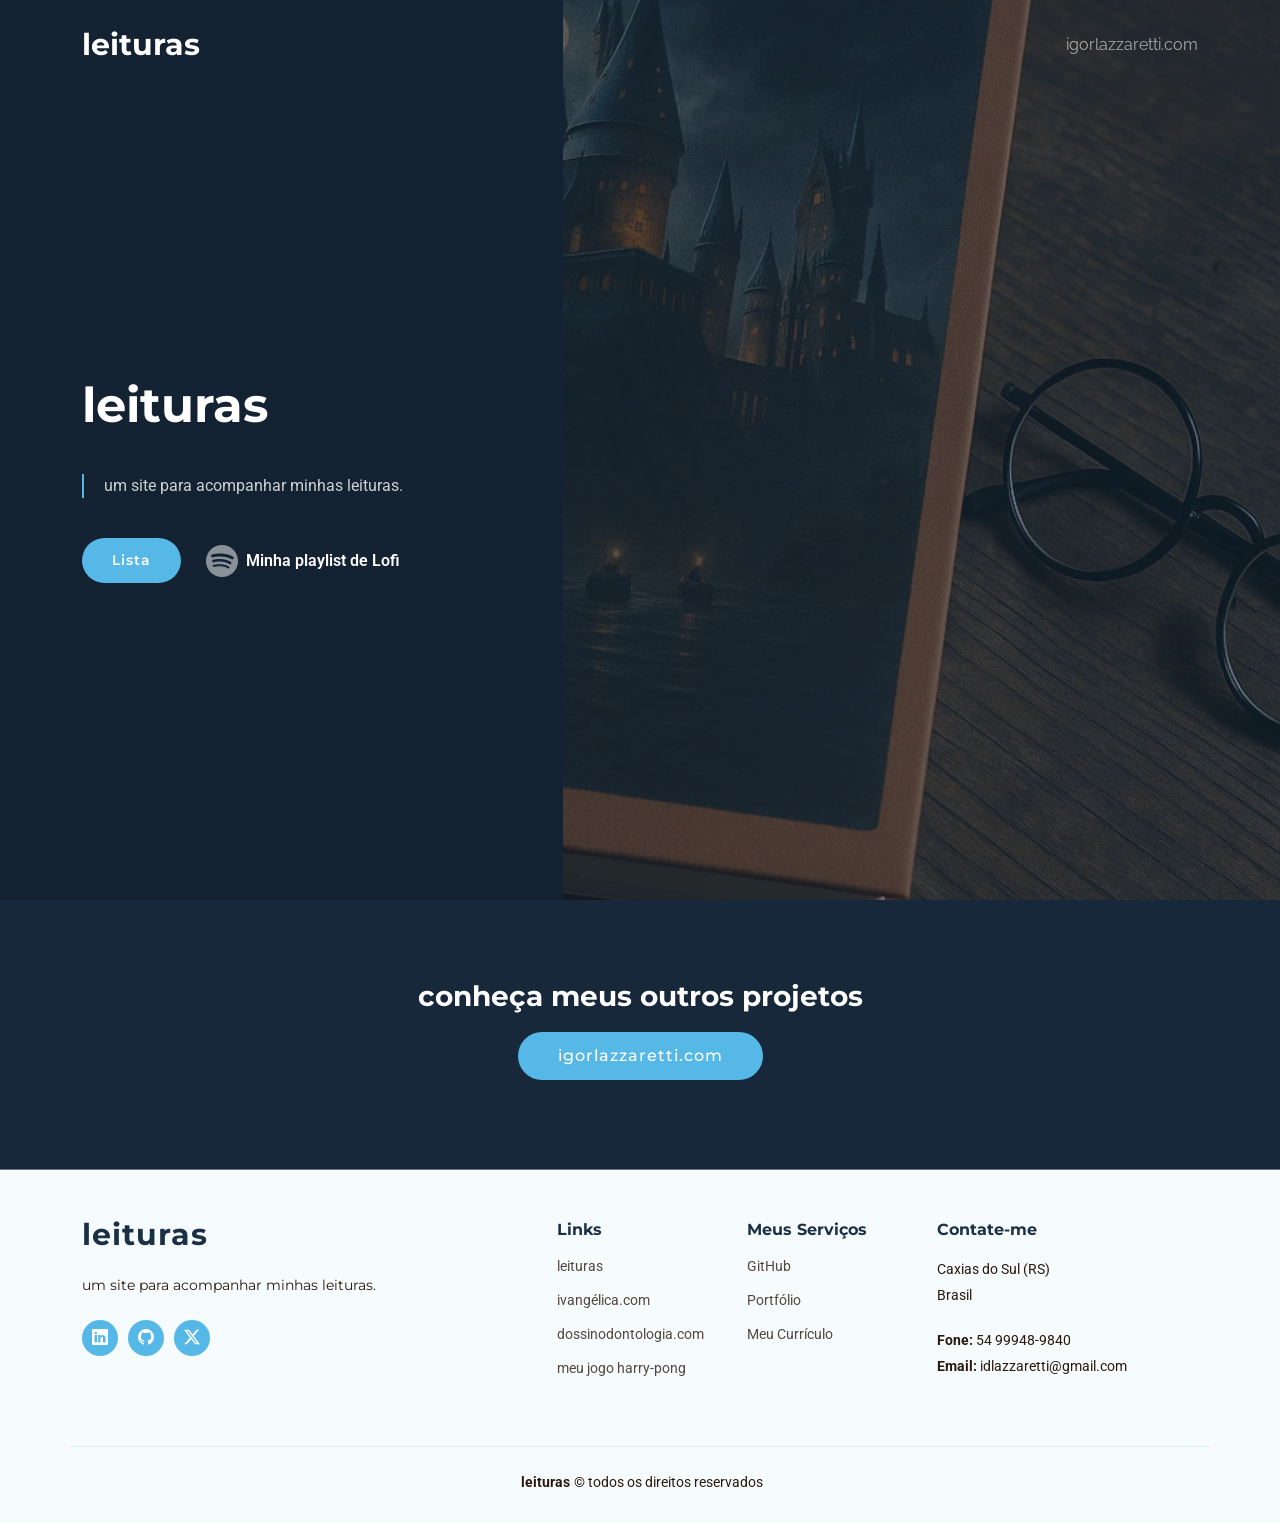
==== index.html @ abfa7a4b ":books: leituras Commit: Incial sem API" ====
<!DOCTYPE html>
<html lang="pt-br">

<head>
  <meta charset="utf-8">
  <meta content="width=device-width, initial-scale=1.0" name="viewport">
  <title>leituras</title>
  <meta name="description" content="">
  <meta name="keywords" content="">

  <!-- Favicons -->
  <link href="assets/favicon/favicon.ico" rel="icon">
  <link href="assets/favicon/apple-touch-icon.png" rel="apple-touch-icon">
  <!-- Fonts -->
  <link href="https://fonts.googleapis.com" rel="preconnect">
  <link href="https://fonts.gstatic.com" rel="preconnect" crossorigin>
  <link href="https://fonts.googleapis.com/css2?family=Roboto:ital,wght@0,100;0,300;0,400;0,500;0,700;0,900;1,100;1,300;1,400;1,500;1,700;1,900&family=Montserrat:ital,wght@0,100;0,200;0,300;0,400;0,500;0,600;0,700;0,800;0,900;1,100;1,200;1,300;1,400;1,500;1,600;1,700;1,800;1,900&family=Raleway:ital,wght@0,100;0,200;0,300;0,400;0,500;0,600;0,700;0,800;0,900;1,100;1,200;1,300;1,400;1,500;1,600;1,700;1,800;1,900&display=swap" rel="stylesheet">

  <!-- Vendor CSS Files -->
  <link href="assets/vendor/bootstrap/css/bootstrap.min.css" rel="stylesheet">
  <link href="assets/vendor/bootstrap-icons/bootstrap-icons.css" rel="stylesheet">
  <link href="assets/vendor/aos/aos.css" rel="stylesheet">
  <link href="assets/vendor/glightbox/css/glightbox.min.css" rel="stylesheet">
  <link href="assets/vendor/swiper/swiper-bundle.min.css" rel="stylesheet">

  <!-- Main CSS File -->
  <link href="assets/css/main.css" rel="stylesheet">

</head>

<body class="index-page">

  <header id="header" class="header d-flex align-items-center fixed-top">
    <div class="container-fluid container-xl position-relative d-flex align-items-center justify-content-between">

      <a href="lista.html" class="logo d-flex align-items-center">
        <!-- Uncomment the line below if you also wish to use an image logo -->
        <!-- <img src="assets/img/logo.png" alt=""> -->
        <h1 class="sitename">leituras</h1>
      </a>

    <nav id="navmenu" class="navmenu">
        <ul>
          <!-- <li><a href="index.html" class="active">Home<br></a></li>
          <li><a href="about.html">About</a></li>
          <li><a href="services.html">Services</a></li>
          <li><a href="portfolio.html">Portfolio</a></li>
          <li><a href="team.html">Team</a></li>
          <li><a href="blog.html">Blog</a></li>
          <li class="dropdown"><a href="#"><span>Dropdown</span> <i class="bi bi-chevron-down toggle-dropdown"></i></a>
            <ul>
              <li><a href="#">Dropdown 1</a></li>
              <li class="dropdown"><a href="#"><span>Deep Dropdown</span> <i class="bi bi-chevron-down toggle-dropdown"></i></a>
                <ul>
                  <li><a href="#">Deep Dropdown 1</a></li>
                  <li><a href="#">Deep Dropdown 2</a></li>
                  <li><a href="#">Deep Dropdown 3</a></li>
                  <li><a href="#">Deep Dropdown 4</a></li>
                  <li><a href="#">Deep Dropdown 5</a></li>
                </ul>
              </li>
              <li><a href="#">Dropdown 2</a></li>
              <li><a href="#">Dropdown 3</a></li>
              <li><a href="#">Dropdown 4</a></li>
            </ul>
          </li> -->
          <li><a href="https://igorlazzaretti.com">igorlazzaretti.com</a></li>
        </ul>
        <i class="mobile-nav-toggle d-xl-none bi bi-list"></i>
      </nav>

    </div>
  </header>

  <main class="main">

    <!-- Hero Section -->
    <section id="hero" class="hero section dark-background">

      <img src="assets/img/hogwarts-library-2.webp" alt="" data-aos="fade-in">

      <div class="container">
        <div class="row">
          <div class="col-xl-4">
            <h1 data-aos="fade-up">leituras</h1>
            <blockquote data-aos="fade-up" data-aos-delay="100">
              <p>um site para acompanhar minhas leituras.</p>
            </blockquote>
            <div class="d-flex" data-aos="fade-up" data-aos-delay="200">
              <a href="lista.html" class="btn-get-started">Lista</a>
              <a href="https://open.spotify.com/playlist/5QEHHCQEpbAnXBtw9nK7R1?si=Y5gF_IHwSJ62psw25Jl3QQ" target="_blank"
                class=" btn-watch-video d-flex align-items-center"><i class="bi bi-spotify"></i><span>Minha playlist de Lofi</span></a>
            </div>
          </div>
        </div>
      </div>

    </section><!-- /Hero Section -->


    <!-- Call To Action Section -->
    <section id="call-to-action" class="call-to-action section dark-background">

      <img src="assets/img/cta-bg.jpg" alt="">

      <div class="container">
        <div class="row justify-content-center" data-aos="zoom-in" data-aos-delay="100">
          <div class="col-xl-10">
            <div class="text-center">
              <h3>conheça meus outros projetos</h3>
              <a class="cta-btn" href="https://igorlazzaretti.com">igorlazzaretti.com</a>
            </div>
          </div>
        </div>
      </div>

    </section><!-- /Call To Action Section -->


  </main>

  <footer id="footer" class="footer light-background">

    <div class="footer-top">
      <div class="container">
        <div class="row gy-4">
          <div class="col-lg-5 col-md-12 footer-about">
            <a href="index.html" class="logo d-flex align-items-center">
              <span class="sitename">leituras</span>
            </a>
            <p>um site para acompanhar minhas leituras.</p>
            <div class="social-links d-flex mt-4">
              <a href="https://www.linkedin.com/in/igorlazzaretti/"><i class="bi bi-linkedin"></i></a>
              <a href="https://github.com/igorlazzaretti"><i class="bi bi-github"></i></a>
              <a href="https://x.com/idlazzaretti"><i class="bi bi-twitter-x"></i></a>
            </div>
          </div>

          <div class="col-lg-2 col-6 footer-links">
            <h4>Links</h4>
            <ul>
              <li><a href="https://igorlazzaretti.github.io/leituras/">leituras</a></li>
              <li><a href="https://ivangelica.com.br/">ivangélica.com</a></li>
              <li><a href="https://dossinodontologia.com.br/">dossinodontologia.com</a></li>
              <li><a href="https://scratch.mit.edu/projects/846826964/">meu jogo harry-pong</a></li>
            </ul>
          </div>

          <div class="col-lg-2 col-6 footer-links">
            <h4>Meus Serviços</h4>
            <ul>
              <li><a href="https://github.com/igorlazzaretti">GitHub</a></li>
              <li><a href="https://igorlazzaretti.com/">Portfólio</a></li>
              <li><a href="https://igorlazzaretti.com/#sobre">Meu Currículo</a></li>
              <li><a href="#"></a></li>
              <li><a href="#"></a></li>
            </ul>
          </div>

          <div class="col-lg-3 col-md-12 footer-contact text-center text-md-start">
            <h4>Contate-me</h4>
            <p>Caxias do Sul (RS)</p>
            <p>Brasil</p>
            <p class="mt-4"><strong>Fone:</strong> <span>54 99948-9840</span></p>
            <p><strong>Email:</strong> <span>idlazzaretti@gmail.com</span></p>
          </div>

        </div>
      </div>
    </div>

    <div class="container copyright text-center">
      <p><strong class="px-1 sitename">leituras</strong>© todos os <span>direitos</span> <span>reservados</span></p>
      <div class="credits">
      </div>
    </div>

  </footer>

  <!-- Scroll Top -->
  <a href="#" id="scroll-top" class="scroll-top d-flex align-items-center justify-content-center"><i class="bi bi-arrow-up-short"></i></a>

  <!-- Preloader -->
  <div id="preloader"></div>

  <!-- Vendor JS Files -->
  <script src="assets/vendor/bootstrap/js/bootstrap.bundle.min.js"></script>
  <script src="assets/vendor/php-email-form/validate.js"></script>
  <script src="assets/vendor/aos/aos.js"></script>
  <script src="assets/vendor/glightbox/js/glightbox.min.js"></script>
  <script src="assets/vendor/swiper/swiper-bundle.min.js"></script>
  <script src="assets/vendor/imagesloaded/imagesloaded.pkgd.min.js"></script>
  <script src="assets/vendor/isotope-layout/isotope.pkgd.min.js"></script>

  <!-- Main JS File -->
  <script src="assets/js/main.js"></script>

</body>

</html>
---- assets/css/main.css ----
/**
* Template Name: Nova
* Template URL: https://bootstrapmade.com/nova-bootstrap-business-template/
* Updated: Aug 07 2024 with Bootstrap v5.3.3
* Author: BootstrapMade.com
* License: https://bootstrapmade.com/license/
*/

/*--------------------------------------------------------------
# Font & Color Variables
# Help: https://bootstrapmade.com/color-system/
--------------------------------------------------------------*/
/* Fonts */
:root {
  --default-font: "Roboto",  system-ui, -apple-system, "Segoe UI", Roboto, "Helvetica Neue", Arial, "Noto Sans", "Liberation Sans", sans-serif, "Apple Color Emoji", "Segoe UI Emoji", "Segoe UI Symbol", "Noto Color Emoji";
  --heading-font: "Montserrat",  sans-serif;
  --nav-font: "Raleway",  sans-serif;
}

/* Global Colors - The following color variables are used throughout the website. Updating them here will change the color scheme of the entire website */
:root {
  --background-color: #ffffff; /* Background color for the entire website, including individual sections */
  --default-color: #2b180d; /* Default color used for the majority of the text content across the entire website */
  --heading-color: #1b2f45; /* Color for headings, subheadings and title throughout the website */
  --accent-color: #56b8e6; /* Accent color that represents your brand on the website. It's used for buttons, links, and other elements that need to stand out */
  --surface-color: #ffffff; /* The surface color is used as a background of boxed elements within sections, such as cards, icon boxes, or other elements that require a visual separation from the global background. */
  --contrast-color: #ffffff; /* Contrast color for text, ensuring readability against backgrounds of accent, heading, or default colors. */
}

/* Nav Menu Colors - The following color variables are used specifically for the navigation menu. They are separate from the global colors to allow for more customization options */
:root {
  --nav-color: rgba(255, 255, 255, 0.6);  /* The default color of the main navmenu links */
  --nav-hover-color: #ffffff; /* Applied to main navmenu links when they are hovered over or active */
  --nav-mobile-background-color: #ffffff; /* Used as the background color for mobile navigation menu */
  --nav-dropdown-background-color: #ffffff; /* Used as the background color for dropdown items that appear when hovering over primary navigation items */
  --nav-dropdown-color: #212529; /* Used for navigation links of the dropdown items in the navigation menu. */
  --nav-dropdown-hover-color: #56b8e6; /* Similar to --nav-hover-color, this color is applied to dropdown navigation links when they are hovered over. */
}

/* Color Presets - These classes override global colors when applied to any section or element, providing reuse of the sam color scheme. */

.light-background {
  --background-color: #f6fcfe;
  --surface-color: #ffffff;
}

.dark-background {
  --background-color: #17283b;
  --default-color: #ffffff;
  --heading-color: #ffffff;
  --surface-color: #254160;
  --contrast-color: #ffffff;
}

/* Smooth scroll */
:root {
  scroll-behavior: smooth;
}

/*--------------------------------------------------------------
# General Styling & Shared Classes
--------------------------------------------------------------*/
body {
  color: var(--default-color);
  background-color: var(--background-color);
  font-family: var(--default-font);
}

a {
  color: var(--accent-color);
  text-decoration: none;
  transition: 0.3s;
}

a:hover {
  color: color-mix(in srgb, var(--accent-color), transparent 25%);
  text-decoration: none;
}

h1,
h2,
h3,
h4,
h5,
h6 {
  color: var(--heading-color);
  font-family: var(--heading-font);
}

/* PHP Email Form Messages
------------------------------*/
.php-email-form .error-message {
  display: none;
  background: #df1529;
  color: #ffffff;
  text-align: left;
  padding: 15px;
  margin-bottom: 24px;
  font-weight: 600;
}

.php-email-form .sent-message {
  display: none;
  color: #ffffff;
  background: #059652;
  text-align: center;
  padding: 15px;
  margin-bottom: 24px;
  font-weight: 600;
}

.php-email-form .loading {
  display: none;
  background: var(--surface-color);
  text-align: center;
  padding: 15px;
  margin-bottom: 24px;
}

.php-email-form .loading:before {
  content: "";
  display: inline-block;
  border-radius: 50%;
  width: 24px;
  height: 24px;
  margin: 0 10px -6px 0;
  border: 3px solid var(--accent-color);
  border-top-color: var(--surface-color);
  animation: php-email-form-loading 1s linear infinite;
}

@keyframes php-email-form-loading {
  0% {
    transform: rotate(0deg);
  }

  100% {
    transform: rotate(360deg);
  }
}

/*--------------------------------------------------------------
# Global Header
--------------------------------------------------------------*/
.header {
  --background-color: rgba(255, 255, 255, 0);
  --heading-color: #ffffff;
  color: var(--default-color);
  background-color: var(--background-color);
  padding: 15px 0;
  transition: all 0.5s;
  z-index: 997;
}

.header .logo {
  line-height: 1;
}

.header .logo img {
  max-height: 32px;
  margin-right: 8px;
}

.header .logo h1 {
  font-size: 30px;
  margin: 0;
  font-weight: 700;
  color: var(--heading-color);
}

.scrolled .header {
  box-shadow: 0px 0 18px rgba(0, 0, 0, 0.1);
}

/* Global Header on Scroll
------------------------------*/
.scrolled .header {
  --background-color: rgba(23, 40, 59, 0.9);
}

/*--------------------------------------------------------------
# Navigation Menu
--------------------------------------------------------------*/
/* Navmenu - Desktop */
@media (min-width: 1200px) {
  .navmenu {
    padding: 0;
  }

  .navmenu ul {
    margin: 0;
    padding: 0;
    display: flex;
    list-style: none;
    align-items: center;
  }

  .navmenu li {
    position: relative;
  }

  .navmenu a,
  .navmenu a:focus {
    color: var(--nav-color);
    padding: 18px 15px;
    font-size: 16px;
    font-family: var(--nav-font);
    font-weight: 400;
    display: flex;
    align-items: center;
    justify-content: space-between;
    white-space: nowrap;
    transition: 0.3s;
  }

  .navmenu a i,
  .navmenu a:focus i {
    font-size: 12px;
    line-height: 0;
    margin-left: 5px;
    transition: 0.3s;
  }

  .navmenu li:last-child a {
    padding-right: 0;
  }

  .navmenu li:hover>a,
  .navmenu .active,
  .navmenu .active:focus {
    color: var(--nav-hover-color);
  }

  .navmenu .dropdown ul {
    margin: 0;
    padding: 10px 0;
    background: var(--nav-dropdown-background-color);
    display: block;
    position: absolute;
    visibility: hidden;
    left: 14px;
    top: 130%;
    opacity: 0;
    transition: 0.3s;
    border-radius: 0;
    z-index: 99;
    box-shadow: 0px 0px 30px rgba(0, 0, 0, 0.1);
  }

  .navmenu .dropdown ul li {
    min-width: 200px;
  }

  .navmenu .dropdown ul a {
    padding: 10px 20px;
    font-size: 15px;
    text-transform: none;
    color: var(--nav-dropdown-color);
  }

  .navmenu .dropdown ul a i {
    font-size: 12px;
  }

  .navmenu .dropdown ul a:hover,
  .navmenu .dropdown ul .active:hover,
  .navmenu .dropdown ul li:hover>a {
    color: var(--nav-dropdown-hover-color);
  }

  .navmenu .dropdown:hover>ul {
    opacity: 1;
    top: 100%;
    visibility: visible;
  }

  .navmenu .dropdown .dropdown ul {
    top: 0;
    left: -90%;
    visibility: hidden;
  }

  .navmenu .dropdown .dropdown:hover>ul {
    opacity: 1;
    top: 0;
    left: -100%;
    visibility: visible;
  }
}

/* Navmenu - Mobile */
@media (max-width: 1199px) {
  .mobile-nav-toggle {
    color: var(--nav-color);
    font-size: 28px;
    line-height: 0;
    margin-right: 10px;
    cursor: pointer;
    transition: color 0.3s;
  }

  .navmenu {
    padding: 0;
    z-index: 9997;
  }

  .navmenu ul {
    display: none;
    list-style: none;
    position: absolute;
    inset: 60px 20px 20px 20px;
    padding: 10px 0;
    margin: 0;
    border-radius: 6px;
    background-color: var(--nav-mobile-background-color);
    overflow-y: auto;
    transition: 0.3s;
    z-index: 9998;
    box-shadow: 0px 0px 30px rgba(0, 0, 0, 0.1);
  }

  .navmenu a,
  .navmenu a:focus {
    color: var(--nav-dropdown-color);
    padding: 10px 20px;
    font-family: var(--nav-font);
    font-size: 17px;
    font-weight: 500;
    display: flex;
    align-items: center;
    justify-content: space-between;
    white-space: nowrap;
    transition: 0.3s;
  }

  .navmenu a i,
  .navmenu a:focus i {
    font-size: 12px;
    line-height: 0;
    margin-left: 5px;
    width: 30px;
    height: 30px;
    display: flex;
    align-items: center;
    justify-content: center;
    border-radius: 50%;
    transition: 0.3s;
    background-color: color-mix(in srgb, var(--accent-color), transparent 90%);
  }

  .navmenu a i:hover,
  .navmenu a:focus i:hover {
    background-color: var(--accent-color);
    color: var(--contrast-color);
  }

  .navmenu a:hover,
  .navmenu .active,
  .navmenu .active:focus {
    color: var(--nav-dropdown-hover-color);
  }

  .navmenu .active i,
  .navmenu .active:focus i {
    background-color: var(--accent-color);
    color: var(--contrast-color);
    transform: rotate(180deg);
  }

  .navmenu .dropdown ul {
    position: static;
    display: none;
    z-index: 99;
    padding: 10px 0;
    margin: 10px 20px;
    background-color: var(--nav-dropdown-background-color);
    border: 1px solid color-mix(in srgb, var(--default-color), transparent 90%);
    box-shadow: none;
    transition: all 0.5s ease-in-out;
  }

  .navmenu .dropdown ul ul {
    background-color: rgba(33, 37, 41, 0.1);
  }

  .navmenu .dropdown>.dropdown-active {
    display: block;
    background-color: rgba(33, 37, 41, 0.03);
  }

  .mobile-nav-active {
    overflow: hidden;
  }

  .mobile-nav-active .mobile-nav-toggle {
    color: #fff;
    position: absolute;
    font-size: 32px;
    top: 15px;
    right: 15px;
    margin-right: 0;
    z-index: 9999;
  }

  .mobile-nav-active .navmenu {
    position: fixed;
    overflow: hidden;
    inset: 0;
    background: rgba(33, 37, 41, 0.8);
    transition: 0.3s;
  }

  .mobile-nav-active .navmenu>ul {
    display: block;
  }
}

/*--------------------------------------------------------------
# Global Footer
--------------------------------------------------------------*/
.footer {
  color: var(--default-color);
  background-color: var(--background-color);
  font-size: 14px;
  position: relative;
}

.footer .footer-top {
  padding-top: 50px;
}

.footer .footer-about .logo {
  line-height: 1;
  margin-bottom: 25px;
}

.footer .footer-about .logo img {
  max-height: 40px;
  margin-right: 6px;
}

.footer .footer-about .logo span {
  color: var(--heading-color);
  font-size: 30px;
  font-weight: 700;
  letter-spacing: 1px;
  font-family: var(--heading-font);
}

.footer .footer-about p {
  font-size: 14px;
  font-family: var(--heading-font);
}

.footer .social-links a {
  color: var(--contrast-color);
  background-color: var(--accent-color);
  display: flex;
  align-items: center;
  justify-content: center;
  width: 36px;
  height: 36px;
  border-radius: 50%;
  font-size: 16px;
  margin-right: 10px;
  transition: 0.3s;
}

.footer .social-links a:hover {
  color: var(--contrast-color);
  background-color: color-mix(in srgb, var(--accent-color) 90%, black 15%);
}

.footer h4 {
  font-size: 16px;
  font-weight: bold;
  position: relative;
  padding-bottom: 12px;
}

.footer .footer-links {
  margin-bottom: 30px;
}

.footer .footer-links ul {
  list-style: none;
  padding: 0;
  margin: 0;
}

.footer .footer-links ul i {
  padding-right: 2px;
  font-size: 12px;
  line-height: 0;
}

.footer .footer-links ul li {
  padding: 10px 0;
  display: flex;
  align-items: center;
}

.footer .footer-links ul li:first-child {
  padding-top: 0;
}

.footer .footer-links ul a {
  color: color-mix(in srgb, var(--default-color), transparent 20%);
  display: inline-block;
  line-height: 1;
}

.footer .footer-links ul a:hover {
  color: var(--accent-color);
}

.footer .footer-contact p {
  margin-bottom: 5px;
}

.footer .copyright {
  border-top: 1px solid color-mix(in srgb, var(--accent-color), transparent 80%);
  margin-top: 25px;
  padding-top: 25px;
  padding-bottom: 25px;
}

.footer .copyright p {
  margin-bottom: 0;
}

.footer .credits {
  margin-top: 5px;
  font-size: 13px;
}

/*--------------------------------------------------------------
# Preloader
--------------------------------------------------------------*/
#preloader {
  position: fixed;
  inset: 0;
  z-index: 9999;
  overflow: hidden;
  background-color: var(--background-color);
  transition: all 0.6s ease-out;
}

#preloader:before {
  content: "";
  position: fixed;
  top: calc(50% - 30px);
  left: calc(50% - 30px);
  border: 6px solid var(--accent-color);
  border-top-color: color-mix(in srgb, var(--accent-color), transparent 90%);
  border-radius: 50%;
  width: 60px;
  height: 60px;
  animation: animate-preloader 1s linear infinite;
}

@keyframes animate-preloader {
  0% {
    transform: rotate(0deg);
  }

  100% {
    transform: rotate(360deg);
  }
}

/*--------------------------------------------------------------
# Scroll Top Button
--------------------------------------------------------------*/
.scroll-top {
  position: fixed;
  visibility: hidden;
  opacity: 0;
  right: 15px;
  bottom: 15px;
  z-index: 99999;
  background-color: var(--accent-color);
  width: 40px;
  height: 40px;
  border-radius: 4px;
  transition: all 0.4s;
}

.scroll-top i {
  font-size: 24px;
  color: var(--contrast-color);
  line-height: 0;
}

.scroll-top:hover {
  background-color: color-mix(in srgb, var(--accent-color), transparent 20%);
  color: var(--contrast-color);
}

.scroll-top.active {
  visibility: visible;
  opacity: 1;
}

/*--------------------------------------------------------------
# Disable aos animation delay on mobile devices
--------------------------------------------------------------*/
@media screen and (max-width: 768px) {
  [data-aos-delay] {
    transition-delay: 0 !important;
  }
}

/*--------------------------------------------------------------
# Global Page Titles & Breadcrumbs
--------------------------------------------------------------*/
.page-title {
  color: var(--default-color);
  background-color: var(--background-color);
  background-size: cover;
  background-position: center;
  background-repeat: no-repeat;
  padding: 160px 0 60px 0;
  text-align: center;
  position: relative;
}

.page-title:before {
  content: "";
  background-color: color-mix(in srgb, var(--background-color), transparent 40%);
  position: absolute;
  inset: 0;
}

.page-title .container {
  position: relative;
}

.page-title h1 {
  font-size: 42px;
  font-weight: 700;
  margin-bottom: 10px;
}

.page-title .breadcrumbs ol {
  display: flex;
  flex-wrap: wrap;
  list-style: none;
  justify-content: center;
  padding: 0;
  margin: 0;
  font-size: 16px;
  font-weight: 400;
}

.page-title .breadcrumbs ol li+li {
  padding-left: 10px;
}

.page-title .breadcrumbs ol li+li::before {
  content: "/";
  display: inline-block;
  padding-right: 10px;
  color: color-mix(in srgb, var(--default-color), transparent 70%);
}

/*--------------------------------------------------------------
# Global Sections
--------------------------------------------------------------*/
section,
.section {
  color: var(--default-color);
  background-color: var(--background-color);
  padding: 60px 0;
  scroll-margin-top: 100px;
  overflow: clip;
}

@media (max-width: 1199px) {

  section,
  .section {
    scroll-margin-top: 66px;
  }
}

/*--------------------------------------------------------------
# Global Section Titles
--------------------------------------------------------------*/
.section-title {
  text-align: center;
  padding-bottom: 60px;
  position: relative;
}

.section-title h2 {
  font-size: 32px;
  font-weight: 700;
  margin-bottom: 20px;
  padding-bottom: 20px;
  position: relative;
}

.section-title h2:after {
  content: "";
  position: absolute;
  display: block;
  width: 50px;
  height: 3px;
  background: var(--accent-color);
  left: 0;
  right: 0;
  bottom: 0;
  margin: auto;
}

.section-title p {
  margin-bottom: 0;
}

/*--------------------------------------------------------------
# Hero Section
--------------------------------------------------------------*/
.hero {
  width: 100%;
  min-height: 100vh;
  position: relative;
  padding: 120px 0 60px;
  display: flex;
  align-items: center;
}

@media (min-width: 1200px) {
  .hero:after {
    position: absolute;
    content: "";
    width: 44%;
    background-image: linear-gradient(180deg, color-mix(in srgb, var(--background-color), transparent 15%), color-mix(in srgb, var(--background-color), transparent 15%) 100%), linear-gradient(180deg, rgb(0, 0, 0), rgb(0, 0, 0) 100%);
    top: 0;
    bottom: 0;
    z-index: 2;
  }
}

.hero:before {
  position: absolute;
  content: "";
  background: color-mix(in srgb, var(--background-color), transparent 40%);
  inset: 0;
  z-index: 2;
}

.hero img {
  position: absolute;
  inset: 0;
  display: block;
  width: 100%;
  height: 100%;
  object-fit: cover;
  z-index: 1;
}

.hero .container,
.hero .container-fluid {
  z-index: 3;
  position: relative;
}

.hero h1 {
  margin: 0;
  font-size: 3rem;
  font-weight: 700;
}

.hero blockquote {
  color: color-mix(in srgb, var(--default-color), transparent 20%);
  padding-left: 20px;
  border-left: 2px solid var(--accent-color);
  margin: 40px 0;
}

.hero .btn-get-started {
  color: var(--contrast-color);
  background: var(--accent-color);
  font-family: var(--heading-font);
  font-weight: 600;
  font-size: 14px;
  letter-spacing: 1px;
  display: inline-block;
  padding: 12px 30px;
  border-radius: 50px;
  transition: 0.5s;
}

.hero .btn-get-started:hover {
  background: color-mix(in srgb, var(--accent-color) 90%, white 15%);
}

.hero .btn-watch-video {
  font-size: 16px;
  transition: 0.5s;
  margin-left: 25px;
  color: var(--default-color);
  font-weight: 600;
}

.hero .btn-watch-video i {
  color: color-mix(in srgb, var(--default-color), transparent 50%);
  font-size: 32px;
  transition: 0.3s;
  line-height: 0;
  margin-right: 8px;
}

.hero .btn-watch-video:hover {
  color: var(--default-color);
}

.hero .btn-watch-video:hover i {
  color: var(--default-color);
}

@media (max-width: 640px) {
  .hero h1 {
    font-size: 28px;
    line-height: 36px;
  }

  .hero .btn-get-started,
  .hero .btn-watch-video {
    font-size: 13px;
  }
}

/*--------------------------------------------------------------
# Why Us Section
--------------------------------------------------------------*/
.why-us .img-bg {
  min-height: 500px;
  position: relative;
}

.why-us .img-bg img {
  position: absolute;
  inset: 0;
  display: block;
  width: 100%;
  height: 100%;
  object-fit: cover;
  z-index: 1;
}

.why-us .slides {
  background-color: color-mix(in srgb, var(--default-color), transparent 97%);
}

.why-us h3 {
  font-size: 24px;
  font-weight: 700;
}

.why-us h4 {
  font-size: 18px;
  font-weight: 300;
  color: color-mix(in srgb, var(--default-color), transparent 30%);
}

.why-us .swiper {
  margin: 140px 140px 120px 140px;
  overflow: hidden;
}

.why-us .swiper-wrapper {
  height: auto;
}

.why-us .swiper-button-prev:after,
.why-us .swiper-button-next:after {
  font-size: 24px;
  color: color-mix(in srgb, var(--default-color), transparent 50%);
}

.why-us .swiper-button-prev {
  left: 80px;
}

.why-us .swiper-button-next {
  right: 80px;
}

.why-us .swiper-pagination {
  margin-top: 30px;
  position: relative;
}

.why-us .swiper-pagination .swiper-pagination-bullet {
  background-color: color-mix(in srgb, var(--default-color), transparent 50%);
}

.why-us .swiper-pagination .swiper-pagination-bullet-active {
  background-color: var(--accent-color);
}

@media (max-width: 1200px) {
  .why-us .swiper {
    margin: 60px 60px 40px 60px;
  }

  .why-us .swiper-button-prev,
  .why-us .swiper-button-next {
    display: none;
  }
}

@media (max-width: 575px) {
  .why-us .swiper {
    margin: 40px 40px 20px 40px;
  }
}

/*--------------------------------------------------------------
# Services Section
--------------------------------------------------------------*/
.services .service-item {
  position: relative;
  height: 100%;
  margin-bottom: 30px;
}

.services .service-item .icon {
  margin-right: 20px;
}

.services .service-item .icon i {
  color: var(--accent-color);
  font-size: 40px;
  line-height: 0;
  transition: 0.3s;
}

.services .service-item:hover .icon i {
  color: var(--accent-color);
}

.services .service-item .title {
  color: var(--heading-color);
  font-weight: 700;
  margin-bottom: 10px;
  font-size: 20px;
  transition: 0.3s;
}

.services .service-item .description {
  font-size: 15px;
  color: color-mix(in srgb, var(--default-color), transparent 30%);
  margin-bottom: 10px;
}

.services .service-item .readmore {
  display: flex;
  align-items: center;
  color: color-mix(in srgb, var(--default-color), transparent 50%);
  transition: 0.3s;
  font-weight: 700;
  font-size: 14px;
}

.services .service-item .readmore i {
  margin-left: 8px;
}

.services .service-item:hover .title,
.services .service-item:hover .readmore,
.services .service-item:hover .icon i {
  color: var(--accent-color);
}

/*--------------------------------------------------------------
# Call To Action Section
--------------------------------------------------------------*/
.call-to-action {
  padding: 80px 0;
  position: relative;
  clip-path: inset(0);
}

.call-to-action img {
  position: fixed;
  top: 0;
  left: 0;
  display: block;
  width: 100%;
  height: 100%;
  object-fit: cover;
  z-index: 1;
}

.call-to-action:before {
  content: "";
  background: color-mix(in srgb, var(--background-color), transparent 50%);
  position: absolute;
  inset: 0;
  z-index: 2;
}

.call-to-action .container {
  position: relative;
  z-index: 3;
}

.call-to-action h3 {
  font-size: 28px;
  font-weight: 700;
  color: var(--default-color);
}

.call-to-action p {
  color: var(--default-color);
}

.call-to-action .cta-btn {
  background: var(--accent-color);
  color: var(--contrast-color);
  font-family: var(--heading-font);
  font-weight: 500;
  font-size: 16px;
  letter-spacing: 1px;
  display: inline-block;
  padding: 12px 40px;
  border-radius: 50px;
  transition: 0.5s;
  margin: 10px;
}

.call-to-action .cta-btn:hover {
  background: color-mix(in srgb, var(--accent-color) 90%, black 15%);
}

/*--------------------------------------------------------------
# Features Section
--------------------------------------------------------------*/
.features h3 {
  font-size: 32px;
  font-weight: 700;
  margin-bottom: 30px;
}

.features .icon-list i {
  margin-right: 10px;
  font-size: 24px;
  line-height: 1;
}

.features .icon-list span {
  font-size: 16px;
  color: color-mix(in srgb, var(--default-color), transparent 20%);
}

.features .phone-wrap {
  position: absolute;
  right: 0;
}

@media (max-width: 768px) {
  .features .phone-wrap {
    position: relative;
  }
}

.features .phone-wrap img {
  width: 340px;
}

@media (max-width: 992px) {
  .features .phone-wrap img {
    margin-top: 30px;
  }
}

@media (max-width: 768px) {
  .features .phone-wrap img {
    width: 100%;
  }
}

.features .details {
  margin-top: 80px;
  padding: 120px 0;
  background-color: color-mix(in srgb, var(--default-color), transparent 97%);
}

.features .details h4 {
  font-size: 32px;
  font-weight: 700;
  margin-bottom: 20px;
}

.features .details p {
  margin-bottom: 20px;
  font-size: 15px;
}

.features .details .btn-get-started {
  color: var(--contrast-color);
  background-color: var(--accent-color);
  font-family: var(--heading-font);
  display: inline-block;
  font-weight: 500;
  font-size: 15px;
  letter-spacing: 1px;
  padding: 10px 32px;
  border-radius: 50px;
  transition: 0.5s;
}

.features .details .btn-get-started:hover {
  background: color-mix(in srgb, var(--accent-color), transparent 20%);
}

/*--------------------------------------------------------------
# Recent Posts Section
--------------------------------------------------------------*/
.recent-posts .post-box {
  transition: 0.3s;
  height: 100%;
  overflow: hidden;
  position: relative;
  display: flex;
  flex-direction: column;
}

.recent-posts .post-box .post-img {
  overflow: hidden;
  position: relative;
}

.recent-posts .post-box .post-img img {
  transition: 0.5s;
}

.recent-posts .post-box .meta {
  margin-top: 15px;
}

.recent-posts .post-box .meta .post-date {
  font-size: 15px;
  font-weight: 400;
  color: var(--accent-color);
}

.recent-posts .post-box .meta .post-author {
  font-size: 15px;
  font-weight: 400;
  color: color-mix(in srgb, var(--default-color), transparent 40%);
}

.recent-posts .post-box .post-title {
  color: var(--heading-color);
  font-size: 18px;
  font-weight: 700;
  margin: 15px 0 0 0;
  position: relative;
  transition: 0.3s;
}

.recent-posts .post-box p {
  margin: 15px 0 0 0;
  color: color-mix(in srgb, var(--default-color), transparent 40%);
}

.recent-posts .post-box .readmore {
  display: flex;
  align-items: center;
  font-weight: 600;
  line-height: 1;
  transition: 0.3s;
  margin-top: 15px;
}

.recent-posts .post-box .readmore i {
  line-height: 0;
  margin-left: 4px;
  font-size: 18px;
}

.recent-posts .post-box:hover .post-title {
  color: var(--accent-color);
}

.recent-posts .post-box:hover .post-img img {
  transform: scale(1.1);
}

/*--------------------------------------------------------------
# About Section
--------------------------------------------------------------*/
.about .content h3 {
  font-size: 2rem;
  font-weight: 700;
}

.about .content p {
  margin: 30px 0;
  color: color-mix(in srgb, var(--default-color), transparent 40%);
}

.about .content ul {
  list-style: none;
  padding: 0;
}

.about .content ul li {
  padding: 0 0 15px 0;
  font-weight: 400;
  display: flex;
}

.about .content ul i {
  color: var(--accent-color);
  font-size: 1.25rem;
  line-height: 1.2;
  margin-right: 0.5rem;
}

/*--------------------------------------------------------------
# Service Cards Section
--------------------------------------------------------------*/
.service-cards .card-item {
  background-color: var(--surface-color);
  border: 1px solid color-mix(in srgb, var(--default-color), transparent 85%);
  position: relative;
  border-radius: 0;
}

.service-cards .card-item .card-bg {
  min-height: 300px;
  position: relative;
}

.service-cards .card-item .card-bg img {
  position: absolute;
  inset: 0;
  display: block;
  width: 100%;
  height: 100%;
  object-fit: cover;
  object-position: center;
  z-index: 1;
}

.service-cards .card-item .card-body {
  padding: 30px;
}

.service-cards .card-item h4 {
  font-weight: 700;
  font-size: 20px;
  margin-bottom: 15px;
}

.service-cards .card-item p {
  color: color-mix(in srgb, var(--default-color), transparent 40%);
  margin: 0;
}

/*--------------------------------------------------------------
# Testimonials Section
--------------------------------------------------------------*/
.testimonials .testimonial-item {
  background-color: var(--surface-color);
  box-shadow: 0px 0 20px rgba(0, 0, 0, 0.1);
  box-sizing: content-box;
  padding: 30px;
  margin: 40px 30px;
  min-height: 320px;
  display: flex;
  flex-direction: column;
  text-align: center;
  transition: 0.3s;
}

.testimonials .testimonial-item .stars {
  margin-bottom: 15px;
}

.testimonials .testimonial-item .stars i {
  color: #ffc107;
  margin: 0 1px;
}

.testimonials .testimonial-item .testimonial-img {
  width: 90px;
  border-radius: 50%;
  border: 4px solid var(--background-color);
  margin: 0 auto;
}

.testimonials .testimonial-item h3 {
  font-size: 18px;
  font-weight: bold;
  margin: 10px 0 5px 0;
}

.testimonials .testimonial-item h4 {
  font-size: 14px;
  color: color-mix(in srgb, var(--default-color), transparent 40%);
  margin: 0;
}

.testimonials .testimonial-item p {
  font-style: italic;
  margin: 0 auto 15px auto;
}

.testimonials .swiper-wrapper {
  height: auto;
}

.testimonials .swiper-pagination {
  margin-top: 20px;
  position: relative;
}

.testimonials .swiper-pagination .swiper-pagination-bullet {
  width: 12px;
  height: 12px;
  background-color: color-mix(in srgb, var(--default-color), transparent 85%);
  opacity: 1;
}

.testimonials .swiper-pagination .swiper-pagination-bullet-active {
  background-color: var(--accent-color);
}

.testimonials .swiper-slide {
  opacity: 0.3;
}

@media (max-width: 1199px) {
  .testimonials .swiper-slide-active {
    opacity: 1;
  }

  .testimonials .swiper-pagination {
    margin-top: 0;
  }

  .testimonials .testimonial-item {
    margin: 40px 20px;
  }
}

@media (min-width: 1200px) {
  .testimonials .swiper-slide-next {
    opacity: 1;
    transform: scale(1.12);
  }
}

/*--------------------------------------------------------------
# Service Details Section
--------------------------------------------------------------*/
.service-details .service-box {
  background-color: var(--surface-color);
  padding: 20px;
  box-shadow: 0px 2px 20px rgba(0, 0, 0, 0.1);
}

.service-details .service-box+.service-box {
  margin-top: 30px;
}

.service-details .service-box h4 {
  font-size: 20px;
  font-weight: 700;
  border-bottom: 2px solid color-mix(in srgb, var(--default-color), transparent 92%);
  padding-bottom: 15px;
  margin-bottom: 15px;
}

.service-details .services-list {
  background-color: var(--surface-color);
}

.service-details .services-list a {
  color: color-mix(in srgb, var(--default-color), transparent 20%);
  background-color: color-mix(in srgb, var(--default-color), transparent 96%);
  display: flex;
  align-items: center;
  padding: 12px 15px;
  margin-top: 15px;
  transition: 0.3s;
}

.service-details .services-list a:first-child {
  margin-top: 0;
}

.service-details .services-list a i {
  font-size: 16px;
  margin-right: 8px;
  color: var(--accent-color);
}

.service-details .services-list a.active {
  color: var(--contrast-color);
  background-color: var(--accent-color);
}

.service-details .services-list a.active i {
  color: var(--contrast-color);
}

.service-details .services-list a:hover {
  background-color: color-mix(in srgb, var(--accent-color), transparent 95%);
  color: var(--accent-color);
}

.service-details .download-catalog a {
  color: var(--default-color);
  display: flex;
  align-items: center;
  padding: 10px 0;
  transition: 0.3s;
  border-top: 1px solid color-mix(in srgb, var(--default-color), transparent 90%);
}

.service-details .download-catalog a:first-child {
  border-top: 0;
  padding-top: 0;
}

.service-details .download-catalog a:last-child {
  padding-bottom: 0;
}

.service-details .download-catalog a i {
  font-size: 24px;
  margin-right: 8px;
  color: var(--accent-color);
}

.service-details .download-catalog a:hover {
  color: var(--accent-color);
}

.service-details .help-box {
  background-color: var(--accent-color);
  color: var(--contrast-color);
  margin-top: 30px;
  padding: 30px 15px;
}

.service-details .help-box .help-icon {
  font-size: 48px;
}

.service-details .help-box h4,
.service-details .help-box a {
  color: var(--contrast-color);
}

.service-details .services-img {
  margin-bottom: 20px;
}

.service-details h3 {
  font-size: 26px;
  font-weight: 700;
}

.service-details p {
  font-size: 15px;
}

.service-details ul {
  list-style: none;
  padding: 0;
  font-size: 15px;
}

.service-details ul li {
  padding: 5px 0;
  display: flex;
  align-items: center;
}

.service-details ul i {
  font-size: 20px;
  margin-right: 8px;
  color: var(--accent-color);
}

/*--------------------------------------------------------------
# Portfolio Section
--------------------------------------------------------------*/
.portfolio .portfolio-filters {
  padding: 0;
  margin: 0 auto 20px auto;
  list-style: none;
  text-align: center;
}

.portfolio .portfolio-filters li {
  cursor: pointer;
  display: inline-block;
  padding: 0;
  font-size: 16px;
  font-weight: 600;
  margin: 0 10px;
  line-height: 1;
  text-transform: uppercase;
  margin-bottom: 5px;
  transition: all 0.3s ease-in-out;
}

.portfolio .portfolio-filters li:hover,
.portfolio .portfolio-filters li.filter-active {
  color: var(--accent-color);
}

.portfolio .portfolio-filters li:first-child {
  margin-left: 0;
}

.portfolio .portfolio-filters li:last-child {
  margin-right: 0;
}

@media (max-width: 575px) {
  .portfolio .portfolio-filters li {
    font-size: 14px;
    margin: 0 5px;
  }
}

.portfolio .portfolio-item {
  position: relative;
}

.portfolio .portfolio-item .portfolio-info {
  opacity: 0;
  position: absolute;
  left: 30px;
  right: 30px;
  bottom: 0;
  z-index: 3;
  transition: all ease-in-out 0.3s;
  background: color-mix(in srgb, var(--background-color), transparent 10%);
  padding: 15px;
}

.portfolio .portfolio-item .portfolio-info h4 {
  font-size: 18px;
  font-weight: 600;
  padding-right: 50px;
}

.portfolio .portfolio-item .portfolio-info p {
  color: color-mix(in srgb, var(--default-color), transparent 30%);
  font-size: 14px;
  margin-bottom: 0;
  padding-right: 50px;
}

.portfolio .portfolio-item .portfolio-info .preview-link,
.portfolio .portfolio-item .portfolio-info .details-link {
  position: absolute;
  right: 50px;
  font-size: 24px;
  top: calc(50% - 14px);
  color: color-mix(in srgb, var(--default-color), transparent 30%);
  transition: 0.3s;
  line-height: 0;
}

.portfolio .portfolio-item .portfolio-info .preview-link:hover,
.portfolio .portfolio-item .portfolio-info .details-link:hover {
  color: var(--accent-color);
}

.portfolio .portfolio-item .portfolio-info .details-link {
  right: 14px;
  font-size: 28px;
}

.portfolio .portfolio-item:hover .portfolio-info {
  opacity: 1;
  bottom: 20px;
}

/*--------------------------------------------------------------
# Portfolio Details Section
--------------------------------------------------------------*/
.portfolio-details .portfolio-details-slider img {
  width: 100%;
}

.portfolio-details .portfolio-details-slider .swiper-pagination {
  margin-top: 20px;
  position: relative;
}

.portfolio-details .portfolio-details-slider .swiper-pagination .swiper-pagination-bullet {
  width: 12px;
  height: 12px;
  background-color: color-mix(in srgb, var(--default-color), transparent 85%);
  opacity: 1;
}

.portfolio-details .portfolio-details-slider .swiper-pagination .swiper-pagination-bullet-active {
  background-color: var(--accent-color);
}

.portfolio-details .portfolio-info {
  background-color: var(--surface-color);
  padding: 30px;
  box-shadow: 0px 0 30px rgba(0, 0, 0, 0.1);
}

.portfolio-details .portfolio-info h3 {
  font-size: 22px;
  font-weight: 700;
  margin-bottom: 20px;
  padding-bottom: 20px;
  border-bottom: 1px solid color-mix(in srgb, var(--default-color), transparent 85%);
}

.portfolio-details .portfolio-info ul {
  list-style: none;
  padding: 0;
  font-size: 15px;
}

.portfolio-details .portfolio-info ul li+li {
  margin-top: 10px;
}

.portfolio-details .portfolio-description {
  padding-top: 30px;
}

.portfolio-details .portfolio-description h2 {
  font-size: 26px;
  font-weight: 700;
  margin-bottom: 20px;
}

.portfolio-details .portfolio-description p {
  padding: 0;
  color: color-mix(in srgb, var(--default-color), transparent 30%);
}

/*--------------------------------------------------------------
# Team Section
--------------------------------------------------------------*/
.team .team-member {
  background-color: var(--surface-color);
  overflow: hidden;
  border-radius: 5px;
  box-shadow: 0px 2px 15px rgba(0, 0, 0, 0.1);
  height: 100%;
}

.team .team-member .member-img {
  position: relative;
  overflow: hidden;
}

.team .team-member .social {
  position: absolute;
  left: 0;
  bottom: 30px;
  right: 0;
  opacity: 0;
  transition: ease-in-out 0.3s;
  text-align: center;
}

.team .team-member .social a {
  background: color-mix(in srgb, var(--contrast-color), transparent 25%);
  color: color-mix(in srgb, var(--default-color), transparent 20%);
  margin: 0 3px;
  border-radius: 4px;
  width: 36px;
  height: 36px;
  transition: ease-in-out 0.3s;
  display: inline-flex;
  justify-content: center;
  align-items: center;
}

.team .team-member .social a:hover {
  color: var(--contrast-color);
  background: var(--accent-color);
}

.team .team-member .social i {
  font-size: 18px;
  line-height: 0;
}

.team .team-member .member-info {
  padding: 25px 15px;
}

.team .team-member .member-info h4 {
  font-weight: 700;
  margin-bottom: 5px;
  font-size: 18px;
}

.team .team-member .member-info span {
  display: block;
  font-size: 13px;
  font-weight: 400;
  color: color-mix(in srgb, var(--default-color), transparent 40%);
}

.team .team-member:hover .social {
  opacity: 1;
  bottom: 15px;
}

/*--------------------------------------------------------------
# Contact Section
--------------------------------------------------------------*/
.contact {
  background-image: url("../img/contact-bg.png");
  background-position: left center;
  background-repeat: no-repeat;
  position: relative;
}

@media (max-width: 640px) {
  .contact {
    background-position: center 50px;
    background-size: contain;
  }
}

.contact:before {
  content: "";
  background: color-mix(in srgb, var(--background-color), transparent 30%);
  position: absolute;
  bottom: 0;
  top: 0;
  left: 0;
  right: 0;
}

.contact .info-item+.info-item {
  margin-top: 40px;
}

.contact .info-item i {
  background: var(--accent-color);
  color: var(--contrast-color);
  font-size: 20px;
  width: 44px;
  height: 44px;
  display: flex;
  justify-content: center;
  align-items: center;
  border-radius: 50px;
  transition: all 0.3s ease-in-out;
  margin-right: 15px;
}

.contact .info-item h3 {
  padding: 0;
  font-size: 18px;
  font-weight: 700;
  margin-bottom: 5px;
}

.contact .info-item p {
  padding: 0;
  margin-bottom: 0;
  font-size: 14px;
}

.contact .php-email-form {
  height: 100%;
}

.contact .php-email-form input[type=text],
.contact .php-email-form input[type=email],
.contact .php-email-form textarea {
  font-size: 14px;
  padding: 10px 15px;
  box-shadow: none;
  border-radius: 0;
  color: var(--default-color);
  background-color: color-mix(in srgb, var(--background-color), transparent 50%);
  border-color: color-mix(in srgb, var(--default-color), transparent 80%);
}

.contact .php-email-form input[type=text]:focus,
.contact .php-email-form input[type=email]:focus,
.contact .php-email-form textarea:focus {
  border-color: var(--accent-color);
}

.contact .php-email-form input[type=text]::placeholder,
.contact .php-email-form input[type=email]::placeholder,
.contact .php-email-form textarea::placeholder {
  color: color-mix(in srgb, var(--default-color), transparent 70%);
}

.contact .php-email-form button[type=submit] {
  color: var(--contrast-color);
  background: var(--accent-color);
  border: 0;
  padding: 10px 30px;
  transition: 0.4s;
  border-radius: 50px;
}

.contact .php-email-form button[type=submit]:hover {
  background: color-mix(in srgb, var(--accent-color), transparent 20%);
}

/*--------------------------------------------------------------
# Blog Posts Section
--------------------------------------------------------------*/
.blog-posts article {
  background-color: var(--surface-color);
  box-shadow: 0 4px 16px rgba(0, 0, 0, 0.1);
  padding: 30px;
  height: 100%;
  border-radius: 10px;
  overflow: hidden;
}

.blog-posts .post-img {
  max-height: 240px;
  margin: -30px -30px 15px -30px;
  overflow: hidden;
}

.blog-posts .post-category {
  font-size: 16px;
  color: color-mix(in srgb, var(--default-color), transparent 40%);
  margin-bottom: 10px;
}

.blog-posts .title {
  font-size: 20px;
  font-weight: 700;
  padding: 0;
  margin: 0 0 20px 0;
}

.blog-posts .title a {
  color: var(--heading-color);
  transition: 0.3s;
}

.blog-posts .title a:hover {
  color: var(--accent-color);
}

.blog-posts .post-author-img {
  width: 50px;
  border-radius: 50%;
  margin-right: 15px;
}

.blog-posts .post-author {
  font-weight: 600;
  margin-bottom: 5px;
}

.blog-posts .post-date {
  font-size: 14px;
  color: color-mix(in srgb, var(--default-color), transparent 40%);
  margin-bottom: 0;
}

/*--------------------------------------------------------------
# Blog Pagination Section
--------------------------------------------------------------*/
.blog-pagination {
  padding-top: 0;
  color: color-mix(in srgb, var(--default-color), transparent 40%);
}

.blog-pagination ul {
  display: flex;
  padding: 0;
  margin: 0;
  list-style: none;
}

.blog-pagination li {
  margin: 0 5px;
  transition: 0.3s;
}

.blog-pagination li a {
  color: color-mix(in srgb, var(--default-color), transparent 40%);
  padding: 7px 16px;
  display: flex;
  align-items: center;
  justify-content: center;
}

.blog-pagination li a.active,
.blog-pagination li a:hover {
  background: var(--accent-color);
  color: var(--contrast-color);
}

.blog-pagination li a.active a,
.blog-pagination li a:hover a {
  color: var(--contrast-color);
}

/*--------------------------------------------------------------
# Blog Details Section
--------------------------------------------------------------*/
.blog-details {
  padding-bottom: 30px;
}

.blog-details .article {
  background-color: var(--surface-color);
  padding: 30px;
  box-shadow: 0 4px 16px rgba(0, 0, 0, 0.1);
}

.blog-details .post-img {
  margin: -30px -30px 20px -30px;
  overflow: hidden;
}

.blog-details .title {
  color: var(--heading-color);
  font-size: 28px;
  font-weight: 700;
  padding: 0;
  margin: 30px 0;
}

.blog-details .content {
  margin-top: 20px;
}

.blog-details .content h3 {
  font-size: 22px;
  margin-top: 30px;
  font-weight: bold;
}

.blog-details .content blockquote {
  overflow: hidden;
  background-color: color-mix(in srgb, var(--default-color), transparent 95%);
  padding: 60px;
  position: relative;
  text-align: center;
  margin: 20px 0;
}

.blog-details .content blockquote p {
  color: var(--default-color);
  line-height: 1.6;
  margin-bottom: 0;
  font-style: italic;
  font-weight: 500;
  font-size: 22px;
}

.blog-details .content blockquote:after {
  content: "";
  position: absolute;
  left: 0;
  top: 0;
  bottom: 0;
  width: 3px;
  background-color: var(--accent-color);
  margin-top: 20px;
  margin-bottom: 20px;
}

.blog-details .meta-top {
  margin-top: 20px;
  color: color-mix(in srgb, var(--default-color), transparent 40%);
}

.blog-details .meta-top ul {
  display: flex;
  flex-wrap: wrap;
  list-style: none;
  align-items: center;
  padding: 0;
  margin: 0;
}

.blog-details .meta-top ul li+li {
  padding-left: 20px;
}

.blog-details .meta-top i {
  font-size: 16px;
  margin-right: 8px;
  line-height: 0;
  color: color-mix(in srgb, var(--default-color), transparent 40%);
}

.blog-details .meta-top a {
  color: color-mix(in srgb, var(--default-color), transparent 40%);
  font-size: 14px;
  display: inline-block;
  line-height: 1;
}

.blog-details .meta-bottom {
  padding-top: 10px;
  border-top: 1px solid color-mix(in srgb, var(--default-color), transparent 90%);
}

.blog-details .meta-bottom i {
  color: color-mix(in srgb, var(--default-color), transparent 40%);
  display: inline;
}

.blog-details .meta-bottom a {
  color: color-mix(in srgb, var(--default-color), transparent 40%);
  transition: 0.3s;
}

.blog-details .meta-bottom a:hover {
  color: var(--accent-color);
}

.blog-details .meta-bottom .cats {
  list-style: none;
  display: inline;
  padding: 0 20px 0 0;
  font-size: 14px;
}

.blog-details .meta-bottom .cats li {
  display: inline-block;
}

.blog-details .meta-bottom .tags {
  list-style: none;
  display: inline;
  padding: 0;
  font-size: 14px;
}

.blog-details .meta-bottom .tags li {
  display: inline-block;
}

.blog-details .meta-bottom .tags li+li::before {
  padding-right: 6px;
  color: var(--default-color);
  content: ",";
}

.blog-details .meta-bottom .share {
  font-size: 16px;
}

.blog-details .meta-bottom .share i {
  padding-left: 5px;
}

/*--------------------------------------------------------------
# Blog Author Section
--------------------------------------------------------------*/
.blog-author {
  padding: 10px 0 40px 0;
}

.blog-author .author-container {
  background-color: var(--surface-color);
  padding: 20px;
  box-shadow: 0 4px 16px rgba(0, 0, 0, 0.1);
}

.blog-author img {
  max-width: 120px;
  margin-right: 20px;
}

.blog-author h4 {
  font-weight: 600;
  font-size: 20px;
  margin-bottom: 0px;
  padding: 0;
  color: color-mix(in srgb, var(--default-color), transparent 20%);
}

.blog-author .social-links {
  margin: 0 10px 10px 0;
}

.blog-author .social-links a {
  color: color-mix(in srgb, var(--default-color), transparent 60%);
  margin-right: 5px;
}

.blog-author p {
  font-style: italic;
  color: color-mix(in srgb, var(--default-color), transparent 30%);
  margin-bottom: 0;
}

/*--------------------------------------------------------------
# Blog Comments Section
--------------------------------------------------------------*/
.blog-comments {
  padding: 10px 0;
}

.blog-comments .comments-count {
  font-weight: bold;
}

.blog-comments .comment {
  margin-top: 30px;
  position: relative;
}

.blog-comments .comment .comment-img {
  margin-right: 14px;
}

.blog-comments .comment .comment-img img {
  width: 60px;
}

.blog-comments .comment h5 {
  font-size: 16px;
  margin-bottom: 2px;
}

.blog-comments .comment h5 a {
  font-weight: bold;
  color: var(--default-color);
  transition: 0.3s;
}

.blog-comments .comment h5 a:hover {
  color: var(--accent-color);
}

.blog-comments .comment h5 .reply {
  padding-left: 10px;
  color: color-mix(in srgb, var(--default-color), transparent 20%);
}

.blog-comments .comment h5 .reply i {
  font-size: 20px;
}

.blog-comments .comment time {
  display: block;
  font-size: 14px;
  color: color-mix(in srgb, var(--default-color), transparent 40%);
  margin-bottom: 5px;
}

.blog-comments .comment.comment-reply {
  padding-left: 40px;
}

/*--------------------------------------------------------------
# Comment Form Section
--------------------------------------------------------------*/
.comment-form {
  padding-top: 10px;
}

.comment-form form {
  background-color: var(--surface-color);
  margin-top: 30px;
  padding: 30px;
  box-shadow: 0 4px 16px rgba(0, 0, 0, 0.1);
}

.comment-form form h4 {
  font-weight: bold;
  font-size: 22px;
}

.comment-form form p {
  font-size: 14px;
}

.comment-form form input {
  background-color: var(--surface-color);
  color: var(--default-color);
  border: 1px solid color-mix(in srgb, var(--default-color), transparent 70%);
  font-size: 14px;
  border-radius: 4px;
  padding: 10px 10px;
}

.comment-form form input:focus {
  color: var(--default-color);
  background-color: var(--surface-color);
  box-shadow: none;
  border-color: var(--accent-color);
}

.comment-form form input::placeholder {
  color: color-mix(in srgb, var(--default-color), transparent 50%);
}

.comment-form form textarea {
  background-color: var(--surface-color);
  color: var(--default-color);
  border: 1px solid color-mix(in srgb, var(--default-color), transparent 70%);
  border-radius: 4px;
  padding: 10px 10px;
  font-size: 14px;
  height: 120px;
}

.comment-form form textarea:focus {
  color: var(--default-color);
  box-shadow: none;
  border-color: var(--accent-color);
  background-color: var(--surface-color);
}

.comment-form form textarea::placeholder {
  color: color-mix(in srgb, var(--default-color), transparent 50%);
}

.comment-form form .form-group {
  margin-bottom: 25px;
}

.comment-form form .btn-primary {
  border-radius: 4px;
  padding: 10px 20px;
  border: 0;
  background-color: var(--accent-color);
  color: var(--contrast-color);
}

.comment-form form .btn-primary:hover {
  color: var(--contrast-color);
  background-color: color-mix(in srgb, var(--accent-color), transparent 20%);
}

/*--------------------------------------------------------------
# Widgets
--------------------------------------------------------------*/
.widgets-container {
  margin: 60px 0 30px 0;
}

.widget-title {
  color: var(--heading-color);
  font-size: 20px;
  font-weight: 600;
  padding: 0 0 10px 0;
  margin: 0 0 20px 0;
  position: relative;
}

.widget-title:before {
  content: "";
  position: absolute;
  display: block;
  height: 2px;
  background: color-mix(in srgb, var(--default-color), transparent 90%);
  left: 0;
  right: 0;
  bottom: 1px;
}

.widget-title:after {
  content: "";
  position: absolute;
  display: block;
  width: 40px;
  height: 2px;
  background: var(--accent-color);
  left: 0;
  bottom: 1px;
}

.widget-item {
  margin-bottom: 40px;
}

.widget-item:last-child {
  margin-bottom: 0;
}

.search-widget form {
  background: var(--background-color);
  border: 1px solid color-mix(in srgb, var(--default-color), transparent 70%);
  padding: 3px 10px;
  position: relative;
  transition: 0.3s;
}

.search-widget form input[type=text] {
  border: 0;
  padding: 4px;
  border-radius: 4px;
  width: calc(100% - 40px);
  background-color: var(--background-color);
  color: var(--default-color);
}

.search-widget form input[type=text]:focus {
  outline: none;
}

.search-widget form button {
  background: var(--accent-color);
  color: var(--contrast-color);
  position: absolute;
  top: 0;
  right: 0;
  bottom: 0;
  border: 0;
  font-size: 16px;
  padding: 0 15px;
  margin: -1px;
  transition: 0.3s;
  border-radius: 0 4px 4px 0;
  line-height: 0;
}

.search-widget form button i {
  line-height: 0;
}

.search-widget form button:hover {
  background: color-mix(in srgb, var(--accent-color), transparent 20%);
}

.search-widget form:is(:focus-within) {
  border-color: var(--accent-color);
}

.categories-widget ul {
  list-style: none;
  padding: 0;
  margin: 0;
}

.categories-widget ul li {
  padding-bottom: 10px;
}

.categories-widget ul li:last-child {
  padding-bottom: 0;
}

.categories-widget ul a {
  color: color-mix(in srgb, var(--default-color), transparent 20%);
  transition: 0.3s;
}

.categories-widget ul a:hover {
  color: var(--accent-color);
}

.categories-widget ul a span {
  padding-left: 5px;
  color: color-mix(in srgb, var(--default-color), transparent 50%);
  font-size: 14px;
}

.recent-posts-widget .post-item {
  display: flex;
  margin-bottom: 15px;
}

.recent-posts-widget .post-item:last-child {
  margin-bottom: 0;
}

.recent-posts-widget .post-item img {
  width: 80px;
  margin-right: 15px;
}

.recent-posts-widget .post-item h4 {
  font-size: 15px;
  font-weight: bold;
  margin-bottom: 5px;
}

.recent-posts-widget .post-item h4 a {
  color: var(--default-color);
  transition: 0.3s;
}

.recent-posts-widget .post-item h4 a:hover {
  color: var(--accent-color);
}

.recent-posts-widget .post-item time {
  display: block;
  font-style: italic;
  font-size: 14px;
  color: color-mix(in srgb, var(--default-color), transparent 50%);
}

.tags-widget {
  margin-bottom: -10px;
}

.tags-widget ul {
  list-style: none;
  padding: 0;
  margin: 0;
}

.tags-widget ul li {
  display: inline-block;
}

.tags-widget ul a {
  background-color: color-mix(in srgb, var(--default-color), transparent 94%);
  color: color-mix(in srgb, var(--default-color), transparent 30%);
  border-radius: 50px;
  font-size: 14px;
  padding: 5px 15px;
  margin: 0 6px 8px 0;
  display: inline-block;
  transition: 0.3s;
}

.tags-widget ul a:hover {
  background: var(--accent-color);
  color: var(--contrast-color);
}

.tags-widget ul a span {
  padding-left: 5px;
  color: color-mix(in srgb, var(--default-color), transparent 60%);
  font-size: 14px;
}
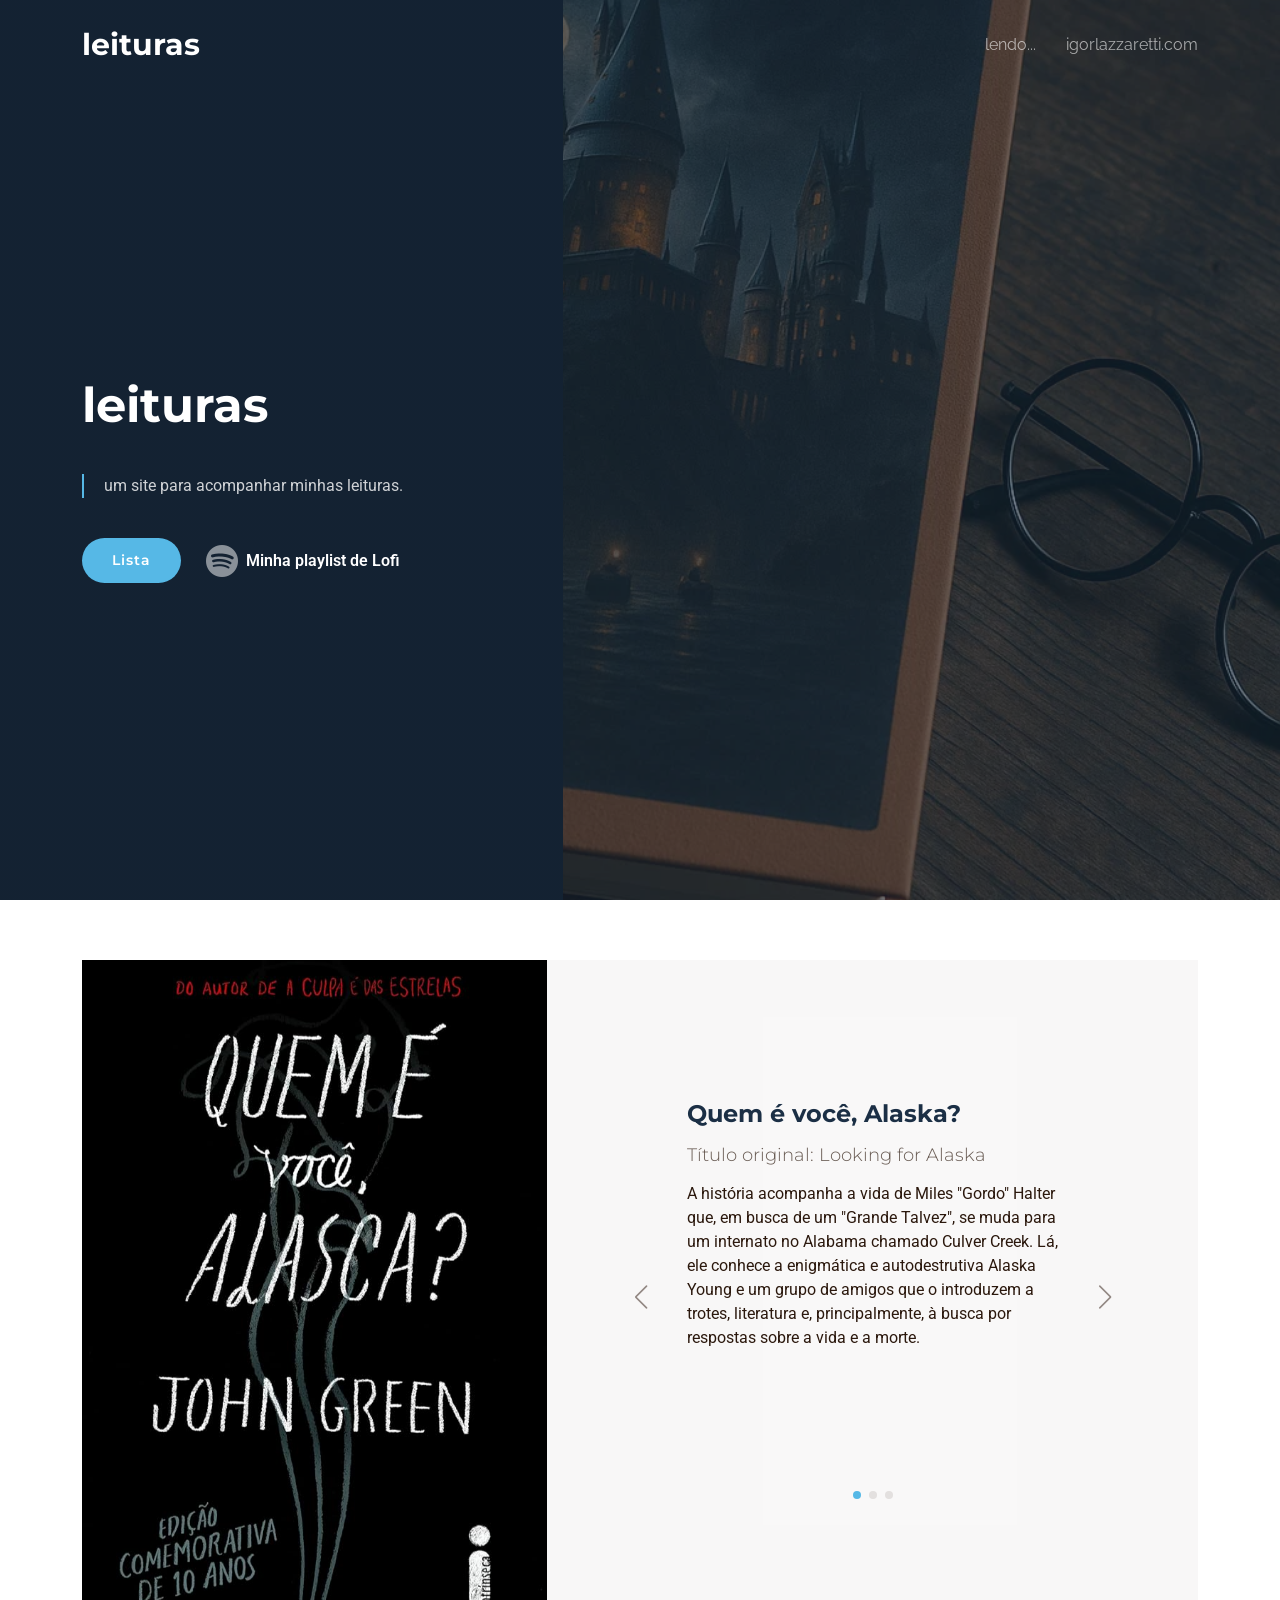
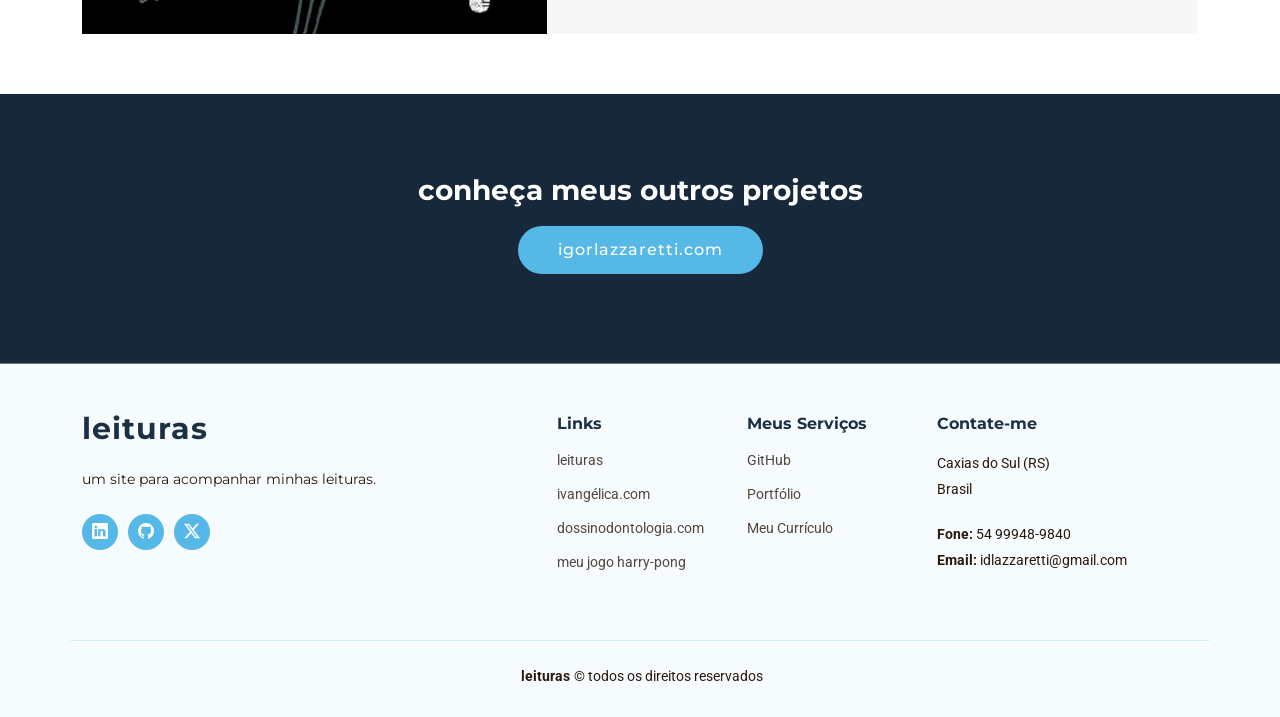
==== commit df8efc6b: ":books: leituras Commit: Novo index" ====
--- a/index.html
+++ b/index.html
@@ -41,9 +41,9 @@
 
     <nav id="navmenu" class="navmenu">
         <ul>
-          <!-- <li><a href="index.html" class="active">Home<br></a></li>
-          <li><a href="about.html">About</a></li>
-          <li><a href="services.html">Services</a></li>
+          <!-- <li><a href="index.html" class="active">Home<br></a></li> -->
+          <li><a href="#lendo" style="scroll-margin-top: 1000px;">lendo...</a></li>
+          <!--<li><a href="services.html">Services</a></li>
           <li><a href="portfolio.html">Portfolio</a></li>
           <li><a href="team.html">Team</a></li>
           <li><a href="blog.html">Blog</a></li>
@@ -97,6 +97,88 @@
 
     </section><!-- /Hero Section -->
 
+    <!-- Lendo... -->
+    <section id="lendo" class="why-us section">
+
+      <div class="container">
+
+        <div class="row g-0">
+
+          <div class="col-xl-5 img-bg" data-aos="fade-up" data-aos-delay="100">
+            <img src="assets/img/capas/qeva.jpg" alt="Capa do Livro que Estou Lendo">
+          </div>
+
+          <div class="col-xl-7 slides position-relative" data-aos="fade-up" data-aos-delay="200">
+
+            <div class="swiper init-swiper">
+              <script type="application/json" class="swiper-config">
+                {
+                  "loop": true,
+                  "speed": 600,
+                  "autoplay": {
+                    "delay": 5000
+                  },
+                  "slidesPerView": "auto",
+                  "centeredSlides": true,
+                  "pagination": {
+                    "el": ".swiper-pagination",
+                    "type": "bullets",
+                    "clickable": true
+                  },
+                  "navigation": {
+                    "nextEl": ".swiper-button-next",
+                    "prevEl": ".swiper-button-prev"
+                  }
+                }
+              </script>
+              <div class="swiper-wrapper">
+
+                <div class="swiper-slide"> <!-- Dados -->
+                  <div class="item">
+                    <h3 class="mb-3">Quem é você, Alaska?</h3>
+                    <h4 class="mb-3">Título original: Looking for Alaska</h4>
+                    <p> A história acompanha a vida de Miles "Gordo" Halter que, em busca de um "Grande Talvez",
+                        se muda para um internato no Alabama chamado Culver Creek. Lá, ele conhece a enigmática e
+                        autodestrutiva Alaska Young e um grupo de amigos que o introduzem a trotes, literatura e,
+                        principalmente, à busca por respostas sobre a vida e a morte.</p>
+                  </div>
+                </div><!-- End slide item -->
+
+                <div class="swiper-slide">
+                  <div class="item">
+                    <h3 class="mb-3">O primeiro romance e </h3>
+                    <h4 class="mb-3">O livro ganhou o prestigiado Prêmio Michael L. Printz</h4>
+                    <p>"Quem é Você, Alasca?" foi o primeiro romance publicado por John Green. Ele o escreveu baseado,
+                      em parte, em suas próprias experiências de frequentar um colégio interno no Alabama, que serviu de
+                      inspiração para a Escola Culver Creek do livro.
+                      <br> Além disso, o livro ganhou o prestigiado Prêmio Michael L. Printz da American Library
+                      Association em 2006, um dos maiores reconhecimentos na literatura jovem americana.</p>
+                  </div>
+                </div><!-- End slide item -->
+
+                <div class="swiper-slide" id="lendo">
+                  <div class="item">
+                    <h3 class="mb-3" id="tempo-decorrido">Tempo de leitura...</h3>
+                    <h4 class="mb-3">É claro que tinha que ter um poquinho de programação</h4>
+                    <p>Este é o tempo que decorreu desde o início da leitura do livro atual. A contagem é atualizada em tempo real!</p>
+                  </div>
+                </div><!-- End slide item -->
+
+              </div>
+              <div class="swiper-pagination"></div>
+            </div>
+
+            <div class="swiper-button-prev"></div>
+            <div class="swiper-button-next"></div>
+          </div>
+
+        </div>
+
+      </div>
+
+    </section><!-- /Lendo... -->
+
+
 
     <!-- Call To Action Section -->
     <section id="call-to-action" class="call-to-action section dark-background">
@@ -108,7 +190,7 @@
           <div class="col-xl-10">
             <div class="text-center">
               <h3>conheça meus outros projetos</h3>
-              <a class="cta-btn" href="https://igorlazzaretti.com">igorlazzaretti.com</a>
+              <a class="cta-btn" href="https://igorlazzaretti.com" target="_blank" >igorlazzaretti.com</a>
             </div>
           </div>
         </div>
@@ -130,30 +212,30 @@
             </a>
             <p>um site para acompanhar minhas leituras.</p>
             <div class="social-links d-flex mt-4">
-              <a href="https://www.linkedin.com/in/igorlazzaretti/"><i class="bi bi-linkedin"></i></a>
-              <a href="https://github.com/igorlazzaretti"><i class="bi bi-github"></i></a>
-              <a href="https://x.com/idlazzaretti"><i class="bi bi-twitter-x"></i></a>
+              <a href="https://www.linkedin.com/in/igorlazzaretti/" target="_blank"><i class="bi bi-linkedin"></i></a>
+              <a href="https://github.com/igorlazzaretti"           target="_blank"><i class="bi bi-github"></i></a>
+              <a href="https://x.com/idlazzaretti"                  target="_blank"><i class="bi bi-twitter-x"></i></a>
             </div>
           </div>
 
           <div class="col-lg-2 col-6 footer-links">
             <h4>Links</h4>
             <ul>
-              <li><a href="https://igorlazzaretti.github.io/leituras/">leituras</a></li>
-              <li><a href="https://ivangelica.com.br/">ivangélica.com</a></li>
-              <li><a href="https://dossinodontologia.com.br/">dossinodontologia.com</a></li>
-              <li><a href="https://scratch.mit.edu/projects/846826964/">meu jogo harry-pong</a></li>
+              <li><a href="https://igorlazzaretti.github.io/leituras/"  target="_blank">leituras</a></li>
+              <li><a href="https://ivangelica.com.br/"                  target="_blank">ivangélica.com</a></li>
+              <li><a href="https://dossinodontologia.com.br/"           target="_blank">dossinodontologia.com</a></li>
+              <li><a href="https://scratch.mit.edu/projects/846826964/" target="_blank">meu jogo harry-pong</a></li>
             </ul>
           </div>
 
           <div class="col-lg-2 col-6 footer-links">
             <h4>Meus Serviços</h4>
             <ul>
-              <li><a href="https://github.com/igorlazzaretti">GitHub</a></li>
-              <li><a href="https://igorlazzaretti.com/">Portfólio</a></li>
-              <li><a href="https://igorlazzaretti.com/#sobre">Meu Currículo</a></li>
-              <li><a href="#"></a></li>
-              <li><a href="#"></a></li>
+              <li><a href="https://github.com/igorlazzaretti" target="_blank">GitHub</a></li>
+              <li><a href="https://igorlazzaretti.com/"       target="_blank">Portfólio</a></li>
+              <li><a href="https://igorlazzaretti.com/#sobre" target="_blank">Meu Currículo</a></li>
+              <li><a href="#" target="_blank"></a></li>
+              <li><a href="#" target="_blank"></a></li>
             </ul>
           </div>
 
@@ -192,8 +274,9 @@
   <script src="assets/vendor/imagesloaded/imagesloaded.pkgd.min.js"></script>
   <script src="assets/vendor/isotope-layout/isotope.pkgd.min.js"></script>
 
-  <!-- Main JS File -->
+  <!-- JS Files -->
   <script src="assets/js/main.js"></script>
+  <script src="assets/js/tempo.js"></script>
 
 </body>
 
